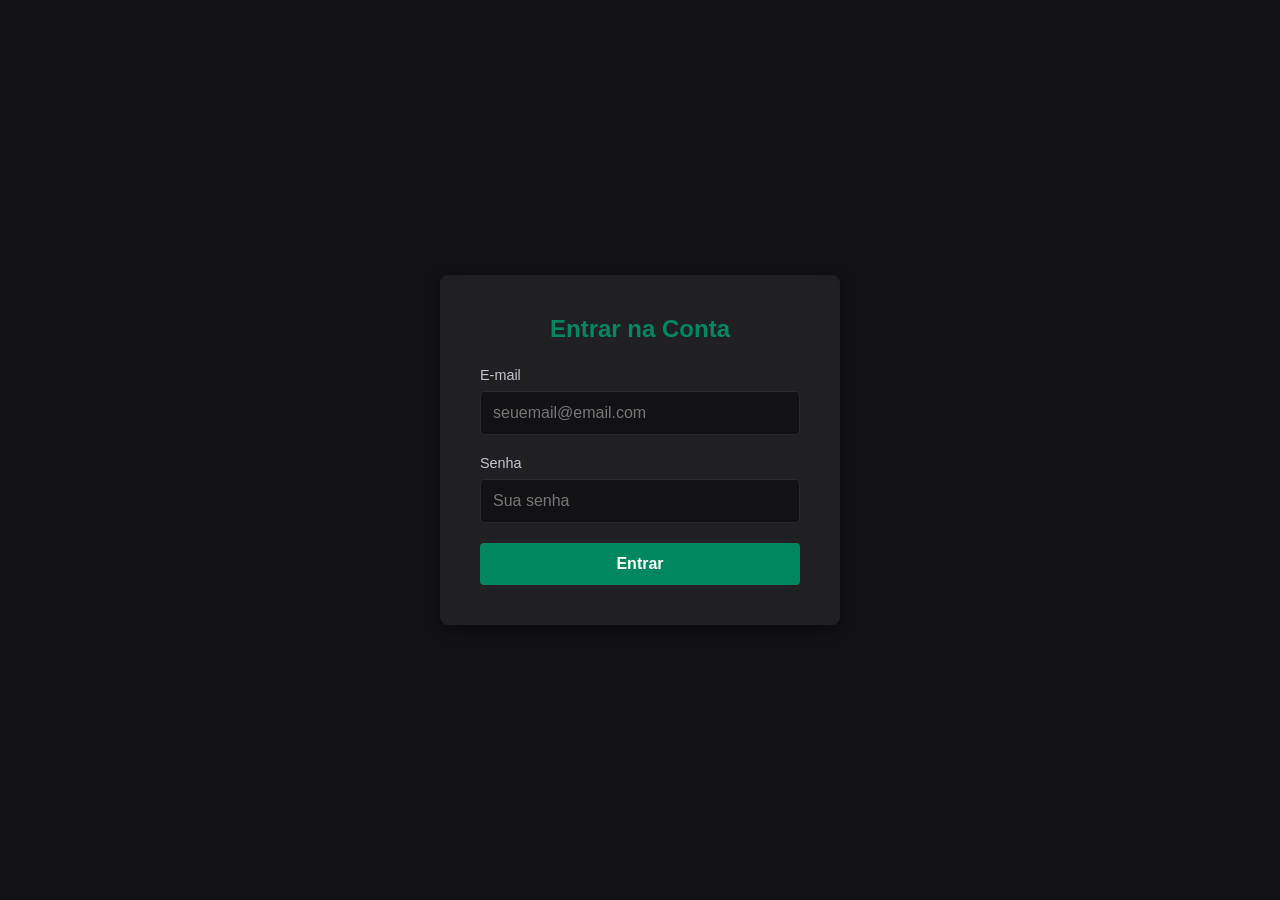
==== index.html @ cc7969ec "Criação do HTML, CSS e JS do Front" ====
<!DOCTYPE html>
<html lang="pt-BR">
<head>
  <meta charset="UTF-8">
  <meta name="viewport" content="width=device-width, initial-scale=1.0">
  <title>Login - API Músicas</title>
  <link rel="stylesheet" href="style.css">
</head>
<body>
  <div class="login-container">
    <h2>Entrar na Conta</h2>
    
    <form id="loginForm">
      <div class="input-group">
        <label for="email">E-mail</label>
        <input type="email" id="email" placeholder="seuemail@email.com" required>
      </div>

      <div class="input-group">
        <label for="senha">Senha</label>
        <input type="password" id="senha" placeholder="Sua senha" required>
      </div>

      <button type="submit" id="btnSubmit">Entrar</button>
    </form>

    <div id="mensagem" class="mensagem"></div>
  </div>

  <script src="script.js"></script>
</body>
</html>
---- style.css ----
* {
  margin: 0;
  padding: 0;
  box-sizing: border-box;
  font-family: 'Segoe UI', Roboto, sans-serif;
}

body {
  background-color: #121214;
  color: #e1e1e6;
  display: flex;
  justify-content: center;
  align-items: center;
  min-height: 100vh;
}

.login-container {
  background-color: #202024;
  padding: 2.5rem;
  border-radius: 8px;
  width: 100%;
  max-width: 400px;
  box-shadow: 0 4px 16px rgba(0, 0, 0, 0.4);
}

.login-container h2 {
  margin-bottom: 1.5rem;
  text-align: center;
  color: #00875f;
}

.input-group {
  margin-bottom: 1.25rem;
  display: flex;
  flex-direction: column;
}

.input-group label {
  margin-bottom: 0.5rem;
  font-size: 0.9rem;
  color: #c4c4cc;
}

.input-group input {
  background-color: #121214;
  border: 1px solid #29292e;
  border-radius: 4px;
  padding: 0.75rem;
  color: #ffffff;
  font-size: 1rem;
  outline: none;
  transition: border-color 0.2s;
}

.input-group input:focus {
  border-color: #00875f;
}

button {
  width: 100%;
  padding: 0.75rem;
  background-color: #00875f;
  color: #ffffff;
  border: none;
  border-radius: 4px;
  font-size: 1rem;
  font-weight: bold;
  cursor: pointer;
  transition: background-color 0.2s;
}

button:hover {
  background-color: #00b37e;
}

.mensagem {
  margin-top: 1rem;
  padding: 0.75rem;
  border-radius: 4px;
  font-size: 0.9rem;
  text-align: center;
  display: none;
}

.mensagem.sucesso {
  display: block;
  background-color: rgba(0, 135, 95, 0.2);
  color: #00b37e;
  border: 1px solid #00875f;
}

.mensagem.erro {
  display: block;
  background-color: rgba(247, 90, 104, 0.2);
  color: #f75a68;
  border: 1px solid #f75a68;
}
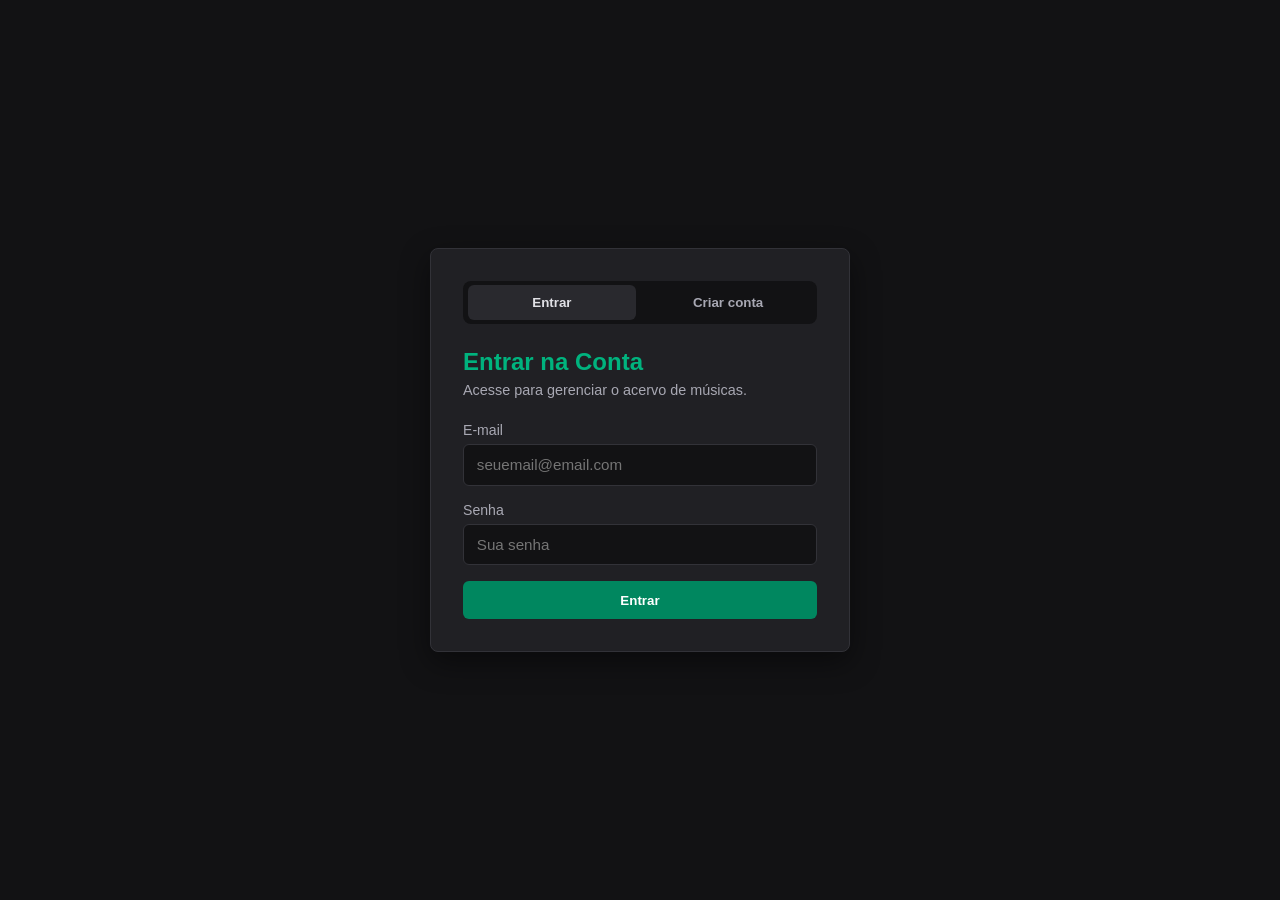
==== commit b30d21f6: "Continuação das telas" ====
--- a/index.html
+++ b/index.html
@@ -3,29 +3,57 @@
 <head>
   <meta charset="UTF-8">
   <meta name="viewport" content="width=device-width, initial-scale=1.0">
-  <title>Login - API Músicas</title>
+  <title>Acesso - API Músicas</title>
   <link rel="stylesheet" href="style.css">
 </head>
-<body>
-  <div class="login-container">
-    <h2>Entrar na Conta</h2>
-    
-    <form id="loginForm">
+<body class="auth-body">
+  <main class="auth-card">
+    <div class="auth-tabs">
+      <button type="button" id="tabLogin" class="tab-btn active">Entrar</button>
+      <button type="button" id="tabRegister" class="tab-btn">Criar conta</button>
+    </div>
+
+    <form id="loginForm" class="auth-form active">
+      <h2>Entrar na Conta</h2>
+      <p class="subtitle">Acesse para gerenciar o acervo de músicas.</p>
+
       <div class="input-group">
-        <label for="email">E-mail</label>
-        <input type="email" id="email" placeholder="seuemail@email.com" required>
+        <label for="loginEmail">E-mail</label>
+        <input type="email" id="loginEmail" placeholder="seuemail@email.com" required>
       </div>
 
       <div class="input-group">
-        <label for="senha">Senha</label>
-        <input type="password" id="senha" placeholder="Sua senha" required>
+        <label for="loginSenha">Senha</label>
+        <input type="password" id="loginSenha" placeholder="Sua senha" required>
       </div>
 
-      <button type="submit" id="btnSubmit">Entrar</button>
+      <button type="submit" class="btn-primary" id="btnLogin">Entrar</button>
     </form>
 
-    <div id="mensagem" class="mensagem"></div>
-  </div>
+    <form id="registerForm" class="auth-form">
+      <h2>Criar nova conta</h2>
+      <p class="subtitle">Cadastre-se para adicionar e salvar músicas.</p>
+
+      <div class="input-group">
+        <label for="regNome">Nome</label>
+        <input type="text" id="regNome" placeholder="Seu nome" required>
+      </div>
+
+      <div class="input-group">
+        <label for="regEmail">E-mail</label>
+        <input type="email" id="regEmail" placeholder="seuemail@email.com" required>
+      </div>
+
+      <div class="input-group">
+        <label for="regSenha">Senha</label>
+        <input type="password" id="regSenha" placeholder="Crie uma senha" required>
+      </div>
+
+      <button type="submit" class="btn-primary" id="btnRegister">Cadastrar</button>
+    </form>
+
+    <div id="feedback" class="feedback" role="alert"></div>
+  </main>
 
   <script src="script.js"></script>
 </body>
--- a/style.css
+++ b/style.css
@@ -1,3 +1,16 @@
+:root {
+  --bg: #121214;
+  --surface: #202024;
+  --surface-2: #29292e;
+  --border: #323238;
+  --text: #e1e1e6;
+  --muted: #a8a8b3;
+  --primary: #00875f;
+  --primary-hover: #00b37e;
+  --danger: #f75a68;
+  --radius: 8px;
+}
+
 * {
   margin: 0;
   padding: 0;
@@ -6,92 +19,363 @@
 }
 
 body {
-  background-color: #121214;
-  color: #e1e1e6;
+  background-color: var(--bg);
+  color: var(--text);
+  min-height: 100vh;
+}
+
+.auth-body {
   display: flex;
   justify-content: center;
   align-items: center;
-  min-height: 100vh;
-}
-
-.login-container {
-  background-color: #202024;
-  padding: 2.5rem;
-  border-radius: 8px;
+  padding: 1.5rem;
+}
+
+.auth-card {
+  background-color: var(--surface);
+  border: 1px solid var(--border);
+  border-radius: var(--radius);
   width: 100%;
-  max-width: 400px;
-  box-shadow: 0 4px 16px rgba(0, 0, 0, 0.4);
-}
-
-.login-container h2 {
+  max-width: 420px;
+  padding: 2rem;
+  box-shadow: 0 10px 30px rgba(0, 0, 0, 0.45);
+}
+
+.auth-tabs {
+  display: grid;
+  grid-template-columns: 1fr 1fr;
+  gap: 0.5rem;
+  background-color: var(--bg);
+  padding: 0.3rem;
+  border-radius: var(--radius);
   margin-bottom: 1.5rem;
-  text-align: center;
-  color: #00875f;
+}
+
+.tab-btn {
+  background: transparent;
+  color: var(--muted);
+  border: none;
+  padding: 0.6rem;
+  border-radius: 6px;
+  font-weight: 600;
+  cursor: pointer;
+  transition: background-color 0.25s ease, color 0.25s ease;
+}
+
+.tab-btn.active {
+  background-color: var(--surface-2);
+  color: var(--text);
+}
+
+.auth-form {
+  display: none;
+  opacity: 0;
+  transform: translateY(6px);
+  transition: opacity 0.25s ease, transform 0.25s ease;
+}
+
+.auth-form.active {
+  display: block;
+  opacity: 1;
+  transform: translateY(0);
+}
+
+.auth-form h2 {
+  margin-bottom: 0.35rem;
+  color: var(--primary-hover);
+}
+
+.subtitle {
+  color: var(--muted);
+  font-size: 0.9rem;
+  margin-bottom: 1.5rem;
+}
+
+.topbar {
+  background-color: var(--surface);
+  border-bottom: 1px solid var(--border);
+  padding: 1rem 1.5rem;
+}
+
+.topbar-inner {
+  max-width: 1120px;
+  margin: 0 auto;
+  display: flex;
+  justify-content: space-between;
+  align-items: center;
+  gap: 1rem;
+}
+
+.topbar h1 {
+  font-size: 1.25rem;
+  color: var(--primary-hover);
+}
+
+.topbar-actions {
+  display: flex;
+  align-items: center;
+  gap: 0.75rem;
+}
+
+.badge {
+  font-size: 0.8rem;
+  padding: 0.3rem 0.65rem;
+  border-radius: 999px;
+  background-color: rgba(0, 135, 95, 0.2);
+  color: var(--primary-hover);
+  border: 1px solid var(--primary);
+}
+
+.container {
+  max-width: 1120px;
+  margin: 2rem auto;
+  padding: 0 1.5rem 3rem;
+}
+
+.grid-two {
+  display: grid;
+  grid-template-columns: repeat(auto-fit, minmax(320px, 1fr));
+  gap: 1.5rem;
+  margin-bottom: 1.5rem;
+}
+
+.row-two {
+  display: grid;
+  grid-template-columns: 1fr 120px;
+  gap: 0.75rem;
+}
+
+.panel {
+  background-color: var(--surface);
+  border: 1px solid var(--border);
+  border-radius: var(--radius);
+  padding: 1.5rem;
+}
+
+.panel h2 {
+  font-size: 1.1rem;
+  margin-bottom: 1rem;
 }
 
 .input-group {
+  display: flex;
+  flex-direction: column;
+  margin-bottom: 1rem;
+}
+
+.input-group label {
+  font-size: 0.88rem;
+  color: var(--muted);
+  margin-bottom: 0.4rem;
+}
+
+input {
+  background-color: var(--bg);
+  border: 1px solid var(--border);
+  border-radius: 6px;
+  padding: 0.7rem 0.8rem;
+  color: var(--text);
+  font-size: 0.95rem;
+  outline: none;
+  transition: border-color 0.2s ease, box-shadow 0.2s ease;
+}
+
+input:focus {
+  border-color: var(--primary-hover);
+  box-shadow: 0 0 0 2px rgba(0, 179, 126, 0.15);
+}
+
+.btn-primary,
+.btn-secondary,
+.btn-save-deezer {
+  background-color: var(--primary);
+  color: #fff;
+  border: none;
+  border-radius: 6px;
+  padding: 0.72rem 1rem;
+  font-weight: 600;
+  cursor: pointer;
+  transition: background-color 0.2s ease, transform 0.15s ease;
+}
+
+.btn-primary {
+  width: 100%;
+}
+
+.btn-primary:hover,
+.btn-secondary:hover,
+.btn-save-deezer:hover {
+  background-color: var(--primary-hover);
+}
+
+.btn-primary:active,
+.btn-secondary:active,
+.btn-save-deezer:active {
+  transform: scale(0.99);
+}
+
+.btn-outline {
+  background-color: transparent;
+  color: var(--text);
+  border: 1px solid var(--border);
+  border-radius: 6px;
+  padding: 0.55rem 0.85rem;
+  cursor: pointer;
+  transition: border-color 0.2s ease, background-color 0.2s ease;
+}
+
+.btn-outline:hover {
+  border-color: var(--muted);
+  background-color: var(--surface-2);
+}
+
+button:disabled {
+  opacity: 0.6;
+  cursor: not-allowed;
+}
+
+.search-inline {
+  display: flex;
+  gap: 0.5rem;
+  margin-bottom: 1rem;
+}
+
+.search-inline input {
+  flex: 1;
+}
+
+.deezer-list {
+  display: flex;
+  flex-direction: column;
+  gap: 0.65rem;
+  max-height: 290px;
+  overflow-y: auto;
+}
+
+.deezer-item {
+  display: flex;
+  justify-content: space-between;
+  align-items: center;
+  gap: 0.75rem;
+  background-color: var(--bg);
+  border: 1px solid var(--border);
+  border-radius: 6px;
+  padding: 0.65rem 0.8rem;
+  transition: border-color 0.2s ease;
+}
+
+.deezer-item:hover {
+  border-color: var(--primary);
+}
+
+.deezer-item strong {
+  display: block;
+  font-size: 0.92rem;
+}
+
+.deezer-item small {
+  color: var(--muted);
+  font-size: 0.82rem;
+}
+
+.btn-save-deezer {
+  padding: 0.45rem 0.75rem;
+  font-size: 0.85rem;
+  flex-shrink: 0;
+}
+
+.catalog-header {
+  display: flex;
+  flex-wrap: wrap;
+  justify-content: space-between;
+  align-items: center;
+  gap: 1rem;
   margin-bottom: 1.25rem;
-  display: flex;
-  flex-direction: column;
-}
-
-.input-group label {
-  margin-bottom: 0.5rem;
+}
+
+.catalog-header h2 {
+  margin-bottom: 0;
+}
+
+.filters {
+  display: flex;
+  flex-wrap: wrap;
+  gap: 0.5rem;
+}
+
+.filters input[type="number"] {
+  width: 100px;
+}
+
+.music-grid {
+  display: grid;
+  grid-template-columns: repeat(auto-fill, minmax(230px, 1fr));
+  gap: 1rem;
+}
+
+.music-card {
+  background-color: var(--bg);
+  border: 1px solid var(--border);
+  border-radius: var(--radius);
+  padding: 1rem;
+  transition: transform 0.2s ease, border-color 0.2s ease;
+}
+
+.music-card:hover {
+  transform: translateY(-3px);
+  border-color: var(--primary-hover);
+}
+
+.music-card h3 {
+  font-size: 1rem;
+  margin-bottom: 0.25rem;
+}
+
+.music-card .artist {
+  color: var(--primary-hover);
   font-size: 0.9rem;
-  color: #c4c4cc;
-}
-
-.input-group input {
-  background-color: #121214;
-  border: 1px solid #29292e;
-  border-radius: 4px;
-  padding: 0.75rem;
-  color: #ffffff;
-  font-size: 1rem;
-  outline: none;
-  transition: border-color 0.2s;
-}
-
-.input-group input:focus {
-  border-color: #00875f;
-}
-
-button {
-  width: 100%;
-  padding: 0.75rem;
-  background-color: #00875f;
-  color: #ffffff;
-  border: none;
-  border-radius: 4px;
-  font-size: 1rem;
-  font-weight: bold;
-  cursor: pointer;
-  transition: background-color 0.2s;
-}
-
-button:hover {
-  background-color: #00b37e;
-}
-
-.mensagem {
+  margin-bottom: 0.75rem;
+}
+
+.music-card .meta {
+  display: flex;
+  justify-content: space-between;
+  font-size: 0.8rem;
+  color: var(--muted);
+  border-top: 1px solid var(--border);
+  padding-top: 0.6rem;
+}
+
+.feedback {
+  display: none;
   margin-top: 1rem;
-  padding: 0.75rem;
-  border-radius: 4px;
+  margin-bottom: 1rem;
+  padding: 0.75rem 1rem;
+  border-radius: 6px;
   font-size: 0.9rem;
-  text-align: center;
-  display: none;
-}
-
-.mensagem.sucesso {
+}
+
+.feedback.show {
   display: block;
+}
+
+.feedback.success {
   background-color: rgba(0, 135, 95, 0.2);
-  color: #00b37e;
-  border: 1px solid #00875f;
-}
-
-.mensagem.erro {
-  display: block;
+  color: var(--primary-hover);
+  border: 1px solid var(--primary);
+}
+
+.feedback.error {
   background-color: rgba(247, 90, 104, 0.2);
-  color: #f75a68;
-  border: 1px solid #f75a68;
+  color: var(--danger);
+  border: 1px solid var(--danger);
+}
+
+.error-text {
+  color: var(--danger);
+}
+
+.empty-hint {
+  color: var(--muted);
+  font-size: 0.9rem;
 }
